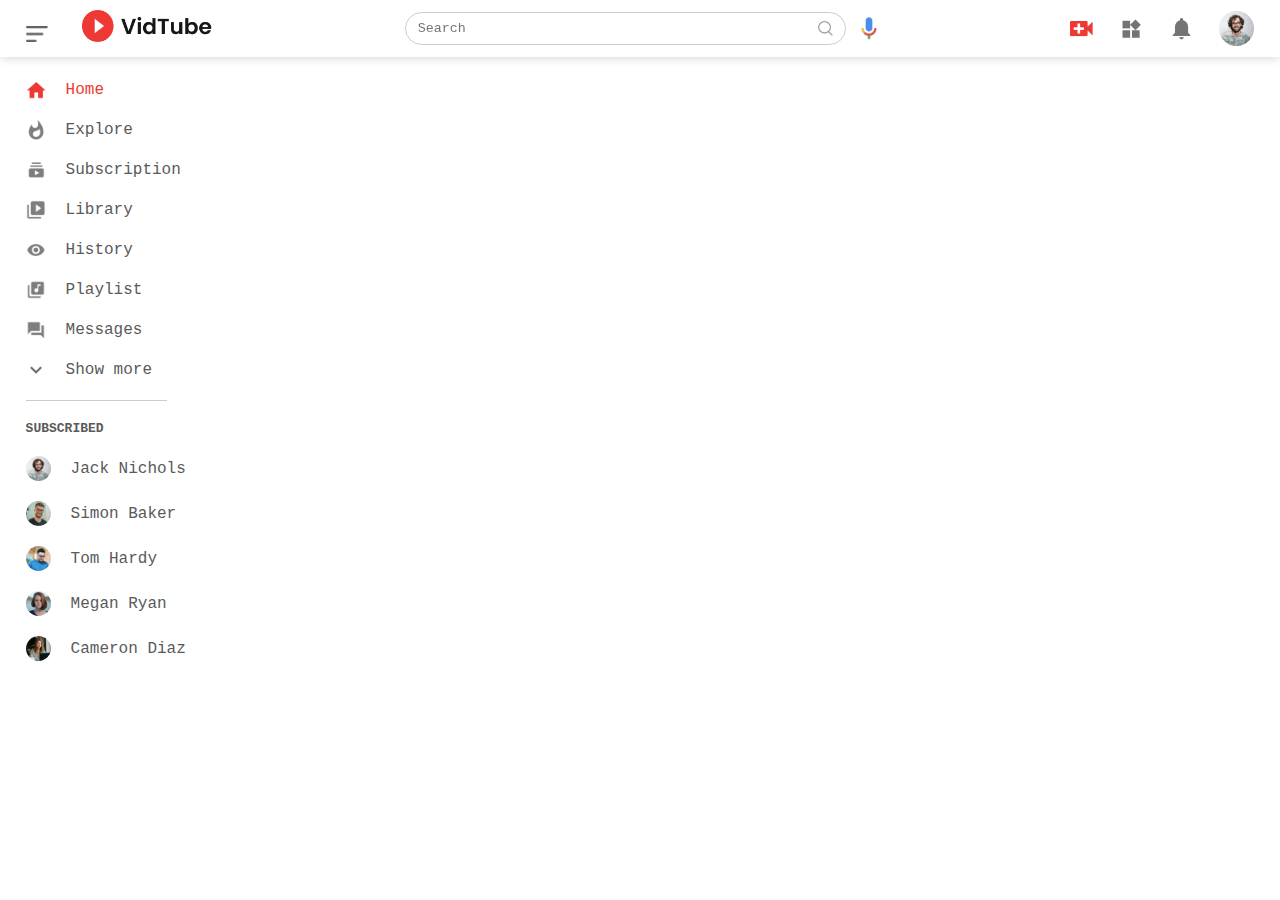
==== index.html @ 1848a82d "header and hide/show menu toogle" ====
<!DOCTYPE html>
<html lang="en">
<head>
    <meta charset="UTF-8">
    <meta name="viewport" content="width=device-width, initial-scale=1.0">
    <title>Youtube clone</title>
    <link rel="stylesheet" href="style.css">
</head>
<body>
    <nav class="flex-div">
        <div class="nav-left">
            <img src="/images/menu.png" alt="" class="menu-icon">
            <img src="/images/logo.png" alt="" class="logo">
        </div>

        <div class="nav-middle flex-div">
            <div class="search-box flex-div">
                <input type="text" placeholder="Search">
                <img src="images/search.png" alt="">
            </div>
            <img src="images/voice-search.png" alt="" class="mic-icon">
        </div>
       

        <div class="nav-right flex-div">
            <img src="/images/upload.png" alt="">
            <img src="/images/more.png" alt="">
            <img src="/images/notification.png" alt="">
            <img class="user-icon" src="/images/Jack.png" alt="">            
        </div>
        
    </nav>


    <!----------------------sidebar--------- --->

    <div class="sidebar">
        <div class="shortcut-links">
            <a href=""><img src="images/home.png" alt=""><p>Home</p></a>
            <a href=""><img src="images/explore.png" alt=""><p>Explore</p></a>
            <a href=""><img src="images/subscriprion.png" alt=""><p>Subscription</p></a>
            <a href=""><img src="images/library.png" alt=""><p>Library</p></a>
            <a href=""><img src="images/history.png" alt=""><p>History</p></a>
            <a href=""><img src="images/playlist.png" alt=""><p>Playlist</p></a>
            <a href=""><img src="images/messages.png" alt=""><p>Messages</p></a>
            <a href=""><img src="images/show-more.png" alt=""><p>Show more</p></a>

            <hr>
        </div>
        <div class="subscribed-list">
            <h3>SUBSCRIBED</h3>
            <a href=""><img src="images/Jack.png" alt=""><p>Jack Nichols</p></a>
            <a href=""><img src="images/simon.png" alt=""><p>Simon Baker</p></a>
            <a href=""><img src="images/tom.png" alt=""><p>Tom Hardy</p></a>
            <a href=""><img src="images/megan.png" alt=""><p>Megan Ryan</p></a>
            <a href=""><img src="images/cameron.png" alt=""><p>Cameron Diaz</p></a>
        </div>
    </div>
    

    <script src="script.js"></script>
</body>
</html>
---- style.css ----
*{
    margin: 0;
    padding: 0;
    font-family: 'Courier New', Courier, monospace;
    box-sizing: border-box;
}
a{
    text-decoration: none;
    color: #5a5a5a;
}
img{
    cursor: pointer;
}
.flex-div{
    display: flex;
    align-items: center;
}

nav{
    padding: 10px 2%;
    justify-content: space-between;
    box-shadow: 0 0 10px rgba(0,0,0,0.2);
    background: white;
    position: sticky;
    top: 0;
    z-index: 10;
}

.nav-right img{
    width: 25px;
    margin-right: 25px;
}
.nav-right .user-icon{
    width: 35px;
    border-radius: 50%;
    margin-right: 0;
}
.nav-left .menu-icon{
    width: 22px;
    margin-right: 25px;
}
.nav-left .logo{
    width: 130px;
}

.nav-middle .mic-icon{
    width: 16px;
}
.nav-middle .search-box{
    border: 1px solid #ccc;
    margin-right: 15px;
    padding: 8px 12px;
    border-radius: 25px;
}

.nav-middle .search-box input{
    width: 400px;
    border: 0;
    outline: 0;
    background: transparent;
}

.nav-middle .search-box img{
    width: 15px;
}

/*sidebar*/

.sidebar{
    background: white;
    width: 15%;
    height: 100vh;
    position: fixed;
    top: 0;
    padding-left: 2%;
    padding-top: 80px;
}

.shortcut-links a img{
    width: 20px;
    margin-right: 20px;
}
.shortcut-links a{
   display: flex;
   align-items: center;
   margin-bottom: 20px;
   width: fit-content;
   flex-wrap: wrap;
}
.shortcut-links a:first-child{
    color: #ed3833;
}

.sidebar hr{
    border: 0;
    height: 1px;
    background: #ccc;
    width: 85%;
}

.subscribed-list h3{
    font-size:13px ;
    margin: 20px 0;
    color: #5a5a5a;
}
.subscribed-list a{
    display: flex;
    align-items: center;
    margin-bottom: 20px;
    width: fit-content;
    flex-wrap: wrap;
}
.subscribed-list a img{
    width: 25px;
    border-radius: 50%;
    margin-right: 20px;
}

/*znaci width je gore 15%*/
.small-sidebar{
    width: 5%;
}
.small-sidebar a p{
    display: none;
}

.small-sidebar h3{
    display: none;
}
.small-sidebar hr{
    width: 50%;
    margin-bottom: 25px;
}
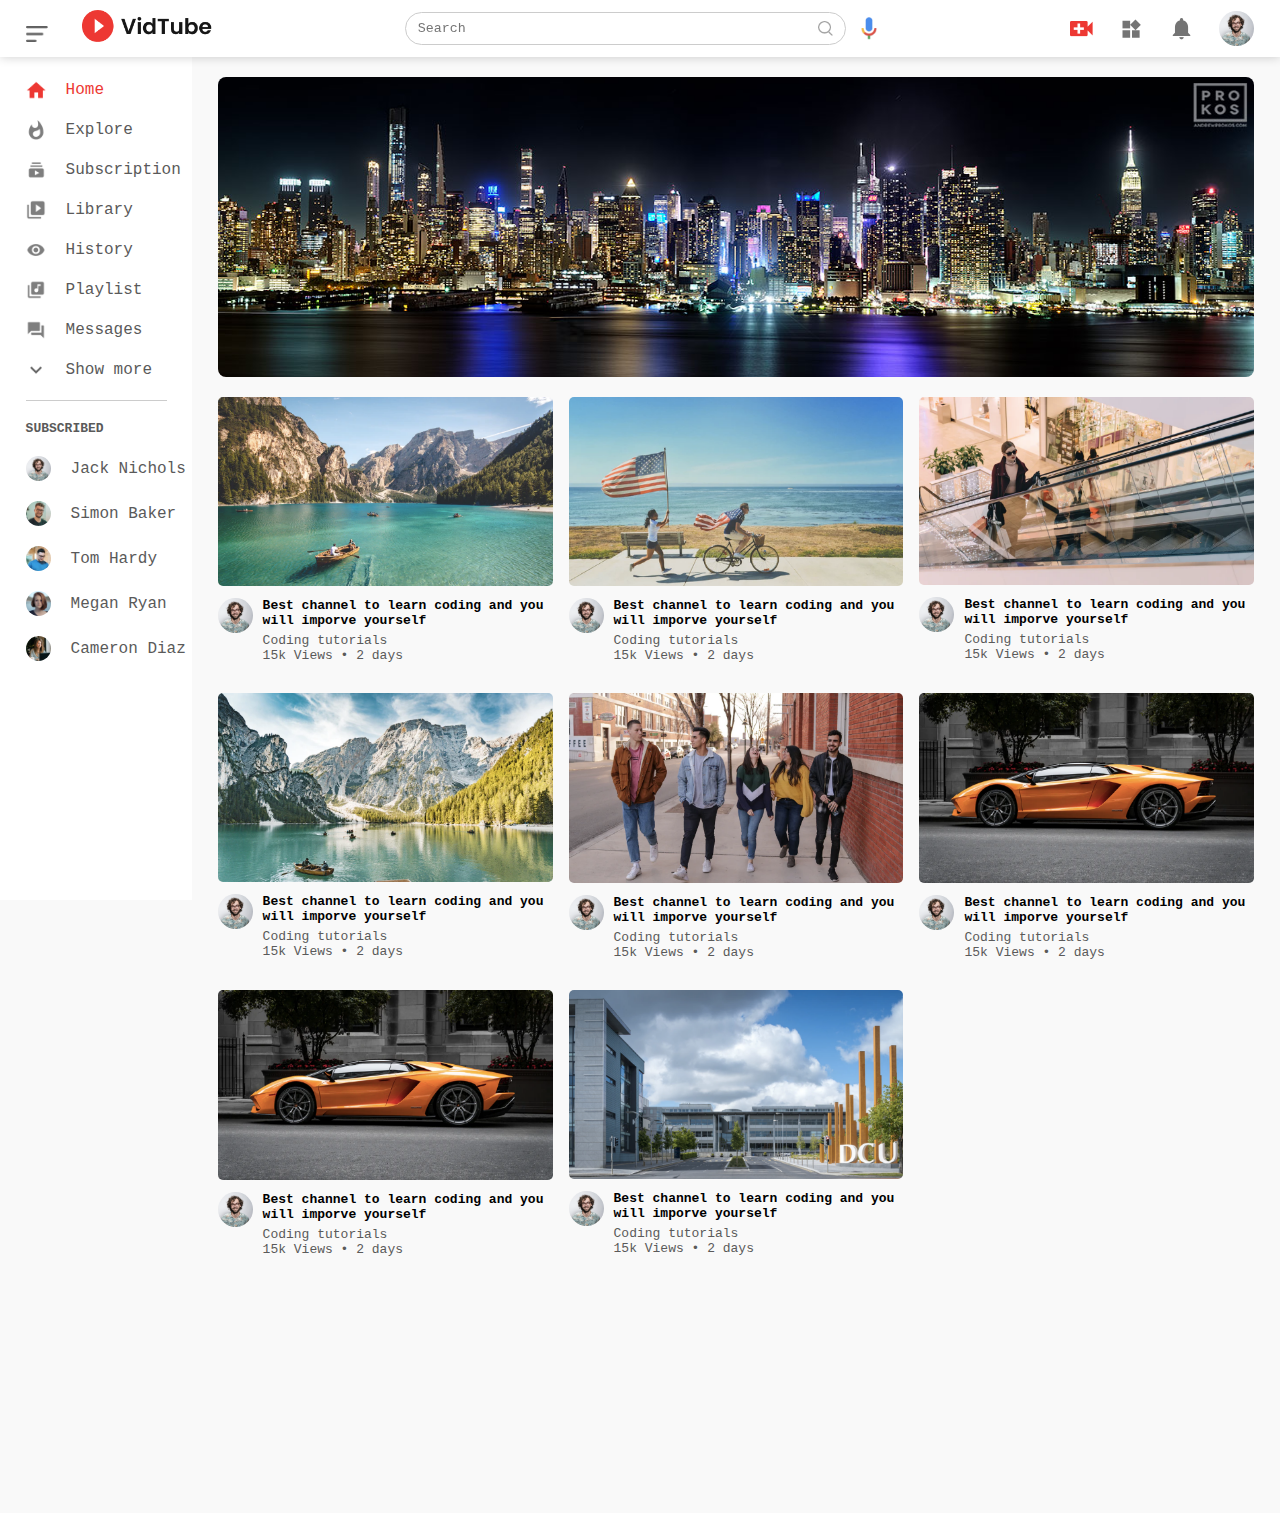
==== commit 975786fa: "main page and responsivness done with a small padding changing on click function" ====
--- a/index.html
+++ b/index.html
@@ -56,6 +56,131 @@
             <a href=""><img src="images/cameron.png" alt=""><p>Cameron Diaz</p></a>
         </div>
     </div>
+
+
+    <!-------------main part of the page -->
+
+    <div class="container">
+        <div class="banner">
+            <img src="images/new.jpg" alt="">
+        </div>
+
+
+        <div class="list-container">
+            <div class="vid-list">
+                <a href=""><img src="images/thumbnail1.png" alt="" class="thumbnail"></a>
+                
+                <div class="flex-div">
+                    <img src="images/Jack.png" alt="">
+                    <div class="vid-info">
+                        <a href="">Best channel to learn coding and you will imporve yourself</a>
+                        <p>Coding tutorials</p>
+                        <p>15k Views &bull; 2 days</p>
+                    </div>
+                </div>
+            </div>
+
+
+            <div class="vid-list">
+                <a href=""><img src="images/thumbnail2.png" alt="" class="thumbnail"></a>
+                
+                <div class="flex-div">
+                    <img src="images/Jack.png" alt="">
+                    <div class="vid-info">
+                        <a href="">Best channel to learn coding and you will imporve yourself</a>
+                        <p>Coding tutorials</p>
+                        <p>15k Views &bull; 2 days</p>
+                    </div>
+                </div>
+            </div>
+
+
+
+            <div class="vid-list">
+                <a href=""><img src="images/thumbnail3.png" alt="" class="thumbnail"></a>
+                
+                <div class="flex-div">
+                    <img src="images/Jack.png" alt="">
+                    <div class="vid-info">
+                        <a href="">Best channel to learn coding and you will imporve yourself</a>
+                        <p>Coding tutorials</p>
+                        <p>15k Views &bull; 2 days</p>
+                    </div>
+                </div>
+            </div>
+
+            <div class="vid-list">
+                <a href=""><img src="images/thumbnail4.png" alt="" class="thumbnail"></a>
+                
+                <div class="flex-div">
+                    <img src="images/Jack.png" alt="">
+                    <div class="vid-info">
+                        <a href="">Best channel to learn coding and you will imporve yourself</a>
+                        <p>Coding tutorials</p>
+                        <p>15k Views &bull; 2 days</p>
+                    </div>
+                </div>
+            </div>
+
+            <div class="vid-list">
+                <a href=""><img src="images/thumbnail5.png" alt="" class="thumbnail"></a>
+                
+                <div class="flex-div">
+                    <img src="images/Jack.png" alt="">
+                    <div class="vid-info">
+                        <a href="">Best channel to learn coding and you will imporve yourself</a>
+                        <p>Coding tutorials</p>
+                        <p>15k Views &bull; 2 days</p>
+                    </div>
+                </div>
+            </div>
+
+            <div class="vid-list">
+                <a href=""><img src="images/thumbnail6.png" alt="" class="thumbnail"></a>
+                
+                <div class="flex-div">
+                    <img src="images/Jack.png" alt="">
+                    <div class="vid-info">
+                        <a href="">Best channel to learn coding and you will imporve yourself</a>
+                        <p>Coding tutorials</p>
+                        <p>15k Views &bull; 2 days</p>
+                    </div>
+                </div>
+            </div>
+
+            <div class="vid-list">
+                <a href=""><img src="images/thumbnail6.png" alt="" class="thumbnail"></a>
+                
+                <div class="flex-div">
+                    <img src="images/Jack.png" alt="">
+                    <div class="vid-info">
+                        <a href="">Best channel to learn coding and you will imporve yourself</a>
+                        <p>Coding tutorials</p>
+                        <p>15k Views &bull; 2 days</p>
+                    </div>
+                </div>
+            </div>
+
+
+
+            <div class="vid-list">
+                <a href=""><img src="images/thumbnail7.png" alt="" class="thumbnail"></a>
+                
+                <div class="flex-div">
+                    <img src="images/Jack.png" alt="">
+                    <div class="vid-info">
+                        <a href="">Best channel to learn coding and you will imporve yourself</a>
+                        <p>Coding tutorials</p>
+                        <p>15k Views &bull; 2 days</p>
+                    </div>
+                </div>
+            </div>
+
+
+
+
+        </div>
+    </div>
     
 
     <script src="script.js"></script>
--- a/style.css
+++ b/style.css
@@ -130,4 +130,95 @@
 .small-sidebar hr{
     width: 50%;
     margin-bottom: 25px;
-}+}
+
+/*main*/
+
+.container .banner img{
+height: 300px;
+    
+}
+
+.container{
+    background: #f9f9f9;
+    /*15% je sidebar*/
+    padding-left: 17%;
+    padding-top: 20px;
+    padding-right: 2%;
+    
+    padding-bottom: 20%;
+}
+/*js */
+.large-container{
+    padding-left: 7%;
+}
+.banner{
+    width: 100%;
+}
+
+
+.banner img{
+    width: 100%;
+    border-radius: 8px;
+}
+
+.list-container{
+    display: grid;
+    grid-template-columns: repeat(auto-fit, minmax(250px, 1fr));
+    grid-column-gap: 16px;
+    grid-row-gap: 30px;
+    margin-top: 15px;
+}
+.vid-list .thumbnail{
+    width: 100%;
+    border-radius: 5px;
+}
+.vid-list .flex-div{
+    align-items: flex-start;
+    margin-top: 7px;
+}
+
+.vid-list .flex-div img {
+    width: 35px;
+    margin-right: 10px;
+    border-radius: 50%;
+}
+.vid-info{
+    color: #5a5a5a;
+    font-size: 13px;
+}
+.vid-info a{
+    color: black;
+    font-weight: 600;
+    display: block;
+    margin-bottom: 5px;
+}
+
+@media (max-width: 900px) {
+     .menu-icon{
+        display: none;
+     }   
+     .sidebar{
+        display: none;
+     }
+     .container, .large-container{
+        padding-left: 5%;
+        padding-right: 5%;
+     }
+     .nav-right img{
+        display: none;
+     }
+     .nav-right .user-icon{
+        display: block;
+        width: 30px;
+     }
+     .nav-middle .search-box input{
+        width: 100px;
+     }
+     .nav-middle .mic-icon{
+        display: none;
+     }
+     .logo{
+        width: 90px;
+     }
+}   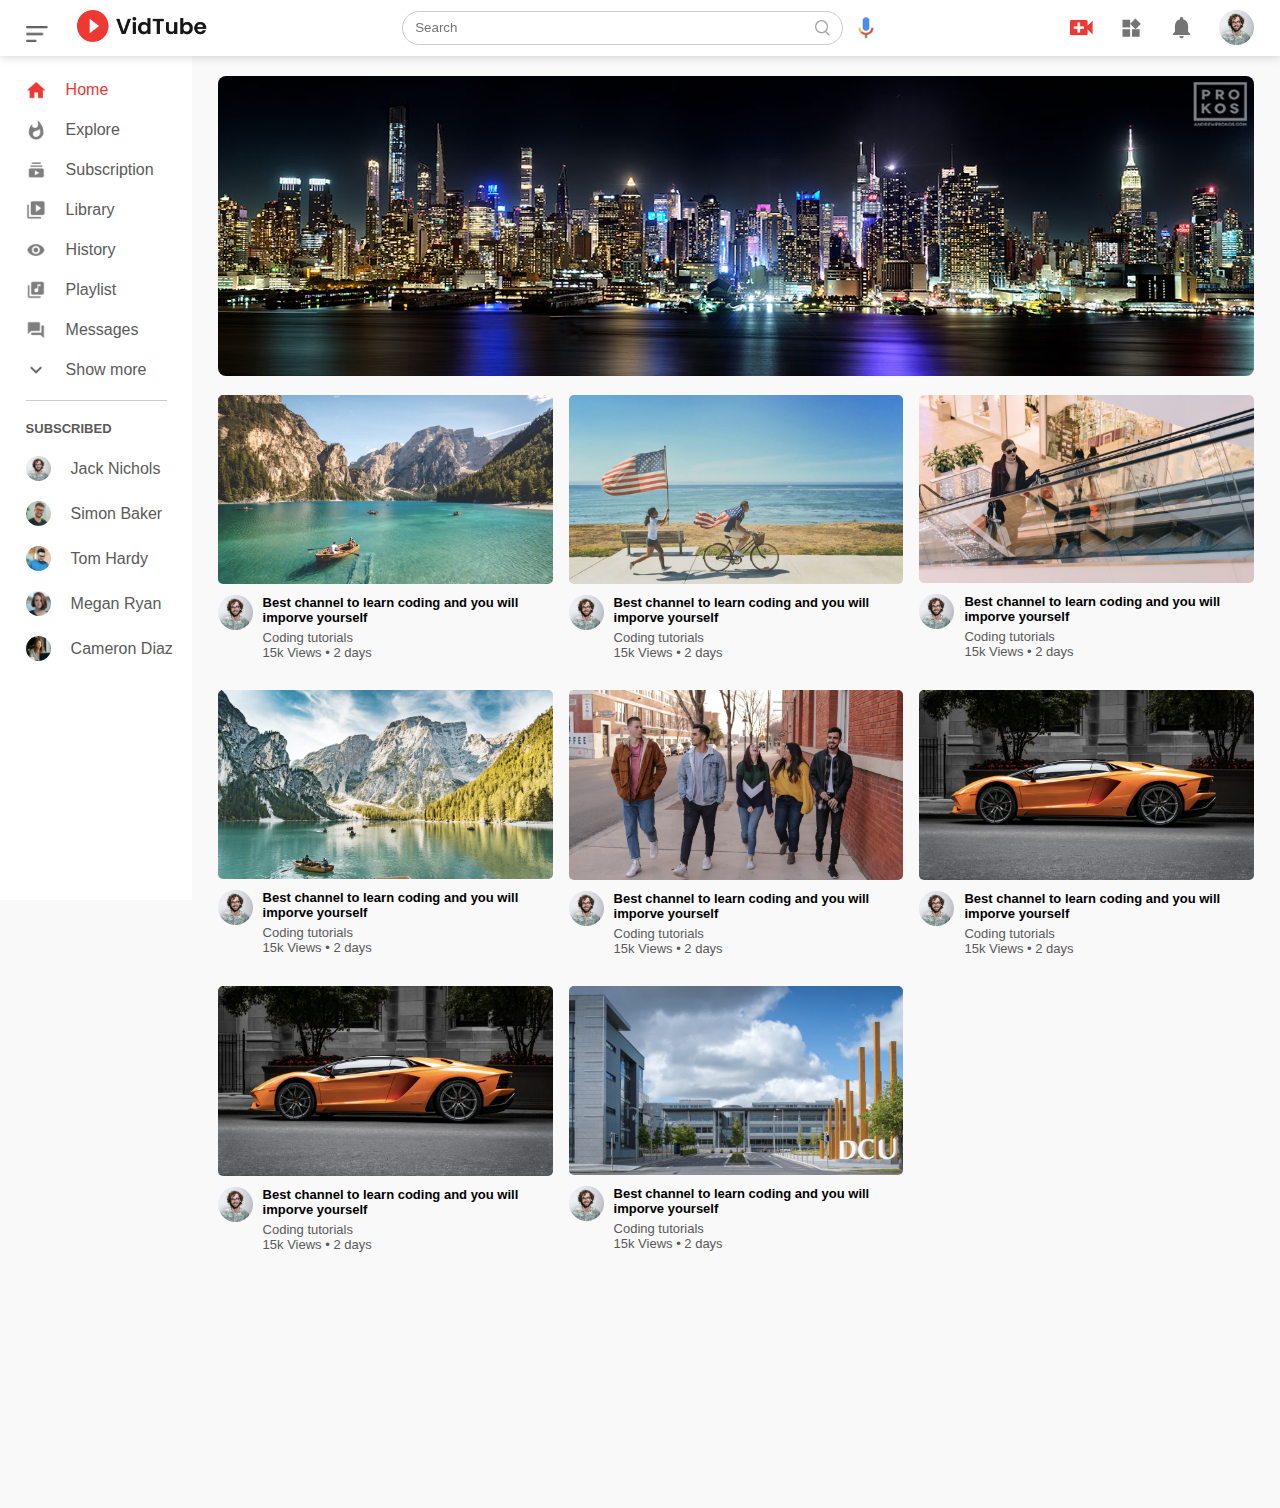
==== commit 9e7efb32: "second page done with full mobile responsivness" ====
--- a/index.html
+++ b/index.html
@@ -10,7 +10,8 @@
     <nav class="flex-div">
         <div class="nav-left">
             <img src="/images/menu.png" alt="" class="menu-icon">
-            <img src="/images/logo.png" alt="" class="logo">
+            <a href="index.html"><img src="/images/logo.png" alt="" class="logo"></a>
+            
         </div>
 
         <div class="nav-middle flex-div">
@@ -68,12 +69,12 @@
 
         <div class="list-container">
             <div class="vid-list">
-                <a href=""><img src="images/thumbnail1.png" alt="" class="thumbnail"></a>
+                <a href="single-video.html"><img src="images/thumbnail1.png" alt="" class="thumbnail"></a>
                 
                 <div class="flex-div">
                     <img src="images/Jack.png" alt="">
                     <div class="vid-info">
-                        <a href="">Best channel to learn coding and you will imporve yourself</a>
+                        <a href="single-video.html">Best channel to learn coding and you will imporve yourself</a>
                         <p>Coding tutorials</p>
                         <p>15k Views &bull; 2 days</p>
                     </div>
--- a/style.css
+++ b/style.css
@@ -1,7 +1,7 @@
 *{
     margin: 0;
     padding: 0;
-    font-family: 'Courier New', Courier, monospace;
+    font-family: 'Franklin Gothic Medium', 'Arial Narrow', Arial, sans-serif;
     box-sizing: border-box;
 }
 a{
@@ -221,4 +221,209 @@
      .logo{
         width: 90px;
      }
+}   
+
+
+
+/*second-page*/
+
+.play-container{
+    padding-left: 2%;
+}
+
+.row{
+    display: flex;
+    justify-content: space-between;
+    flex-wrap: wrap;
+}
+
+/*nakon ovog flex basis 1% je ostao*/
+.play-video{
+    flex-basis: 69%;
+}
+
+.right-sidebar{
+    flex-basis: 30%;
+}
+.play-video video{
+    width: 100%;
+}
+.side-video-list{
+    display: flex;
+    justify-content: space-between;
+    margin-bottom: 8px;
+}
+.side-video-list img{
+    width: 100%;
+}
+
+.side-video-list .small-thumbnail {
+    flex-basis: 49%;
+}
+.side-video-list .vid-info{
+    flex-basis: 49%;
+}
+
+.play-video .tags a{
+    color: #0000ff;
+    font-size: 13px;
+}
+
+.play-video h3{
+    font-weight: 600;
+    font-size: 22px;
+}
+.play-video .play-video-info{
+    display: flex;
+    align-items: center;
+    justify-content: space-between;
+    flex-wrap: wrap;
+    margin-top: 10px;
+    font-size: 14px;
+    color: #5a5a5a;
+}
+.play-video .play-video-info a img{
+    width: 20px;
+    margin-right: 8px;
+}
+.play-video .play-video-info a{
+    display: inline-flex;
+    align-items: center;
+    margin-left: 15px;
+}
+.play-video hr{
+    border: 0;
+    height: 1px;
+    background: #ccc;
+    margin: 10px 0;
+}
+
+.publisher{
+    display: flex;
+    align-items: center;
+    margin-top: 20px;
+}
+.publisher div{
+    flex: 1;
+    line-height: 18px;
+}
+
+.publisher img{
+    width: 40px;
+    border-radius: 50%;
+    margin-right: 15px;
+}
+
+.publisher div p{
+    color: #000;
+    font-weight: 600;
+    font-size: 18px;
+}
+.publisher div span{
+    font-size: 13px;
+    color: #5a5a5a;
+}
+
+.publisher button{
+    background: red;
+    color: white;
+    padding: 8px 30px;
+    border: none;
+    outline: 0;
+    border-radius: 4px;
+    cursor: pointer;
+}
+
+.vid-description{
+    padding-left: 55px;
+    margin: 15px 0;
+}
+.vid-description p{
+    font-size: 14px;
+    margin-bottom: 5px;
+    color: #5a5a5a;
+}
+.vid-description h4{
+    font-size: 14px;
+    color: #5a5a5a;
+    margin-top: 15px;
+}
+.add-comment{
+    display: flex;
+    align-items: center;
+    margin: 30px 0;
+}
+.add-comment img{
+    width: 35px;
+    border-radius: 50%;
+    margin-right: 15px;
+}
+
+.add-comment input{
+    border: none;
+    outline: 0;
+    border-bottom: 1px solid #ccc;
+    width: 100%;
+    padding-top: 10px;
+    background: transparent;
+}
+
+.old-comment{
+    display: flex;
+    align-items: center;
+    margin: 20px 0;
+}
+.old-comment img{
+    width: 35px;
+    border-radius: 50%;
+    margin-right: 15px;
+}
+.old-comment h3{
+    font-size: 14px;
+    margin-bottom: 2px;
+}
+.old-comment h3 span{
+    font-size: 12px;
+    color: #5a5a5a;
+    font-weight: 500;
+    margin-left: 8px;
+}
+.old-comment .comment-action{
+    display: flex;
+    align-items: center;
+    margin: 8px 0;
+    font-size: 14px;
+}
+.old-comment .comment-action img{
+    border-radius: 0;
+    width: 20px;
+    margin-right: 5px;
+}
+.old-comment .comment-action span{
+    margin-right: 20px;
+    color: #5a5a5a;
+}
+.old-comment .commment-action a{
+    color: #0000ff;
+}
+
+
+@media (max-width: 900px) {
+    .play-video{
+        flex-basis: 100%;
+    }
+    .right-sidebar{
+        flex-basis: 100%;
+    }
+    .play-container{
+        padding-left: 5%;
+    }
+    .vid-description{
+        padding-left: 0;
+    }
+    .play-video .play-video-info a{
+        margin-left: 0;
+        margin-right: 15px;
+        margin-top: 15px;
+    }
 }   